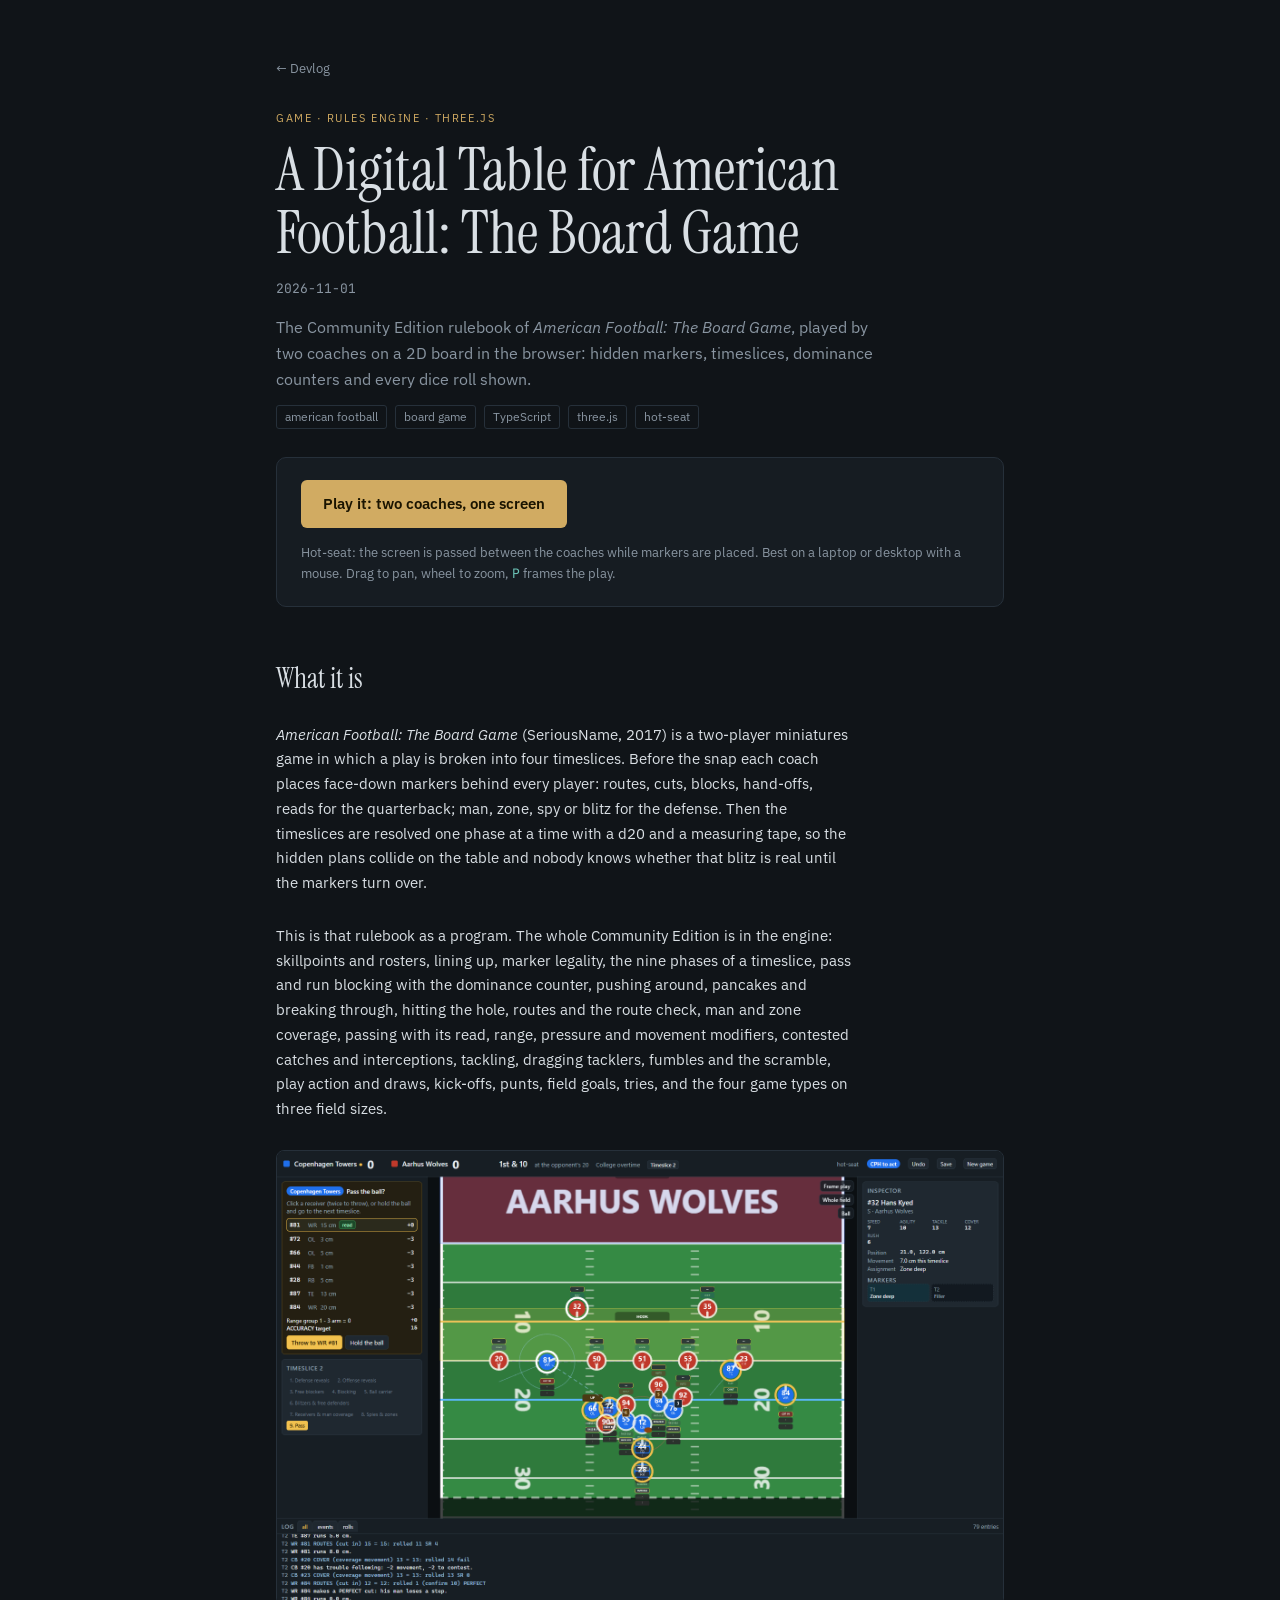
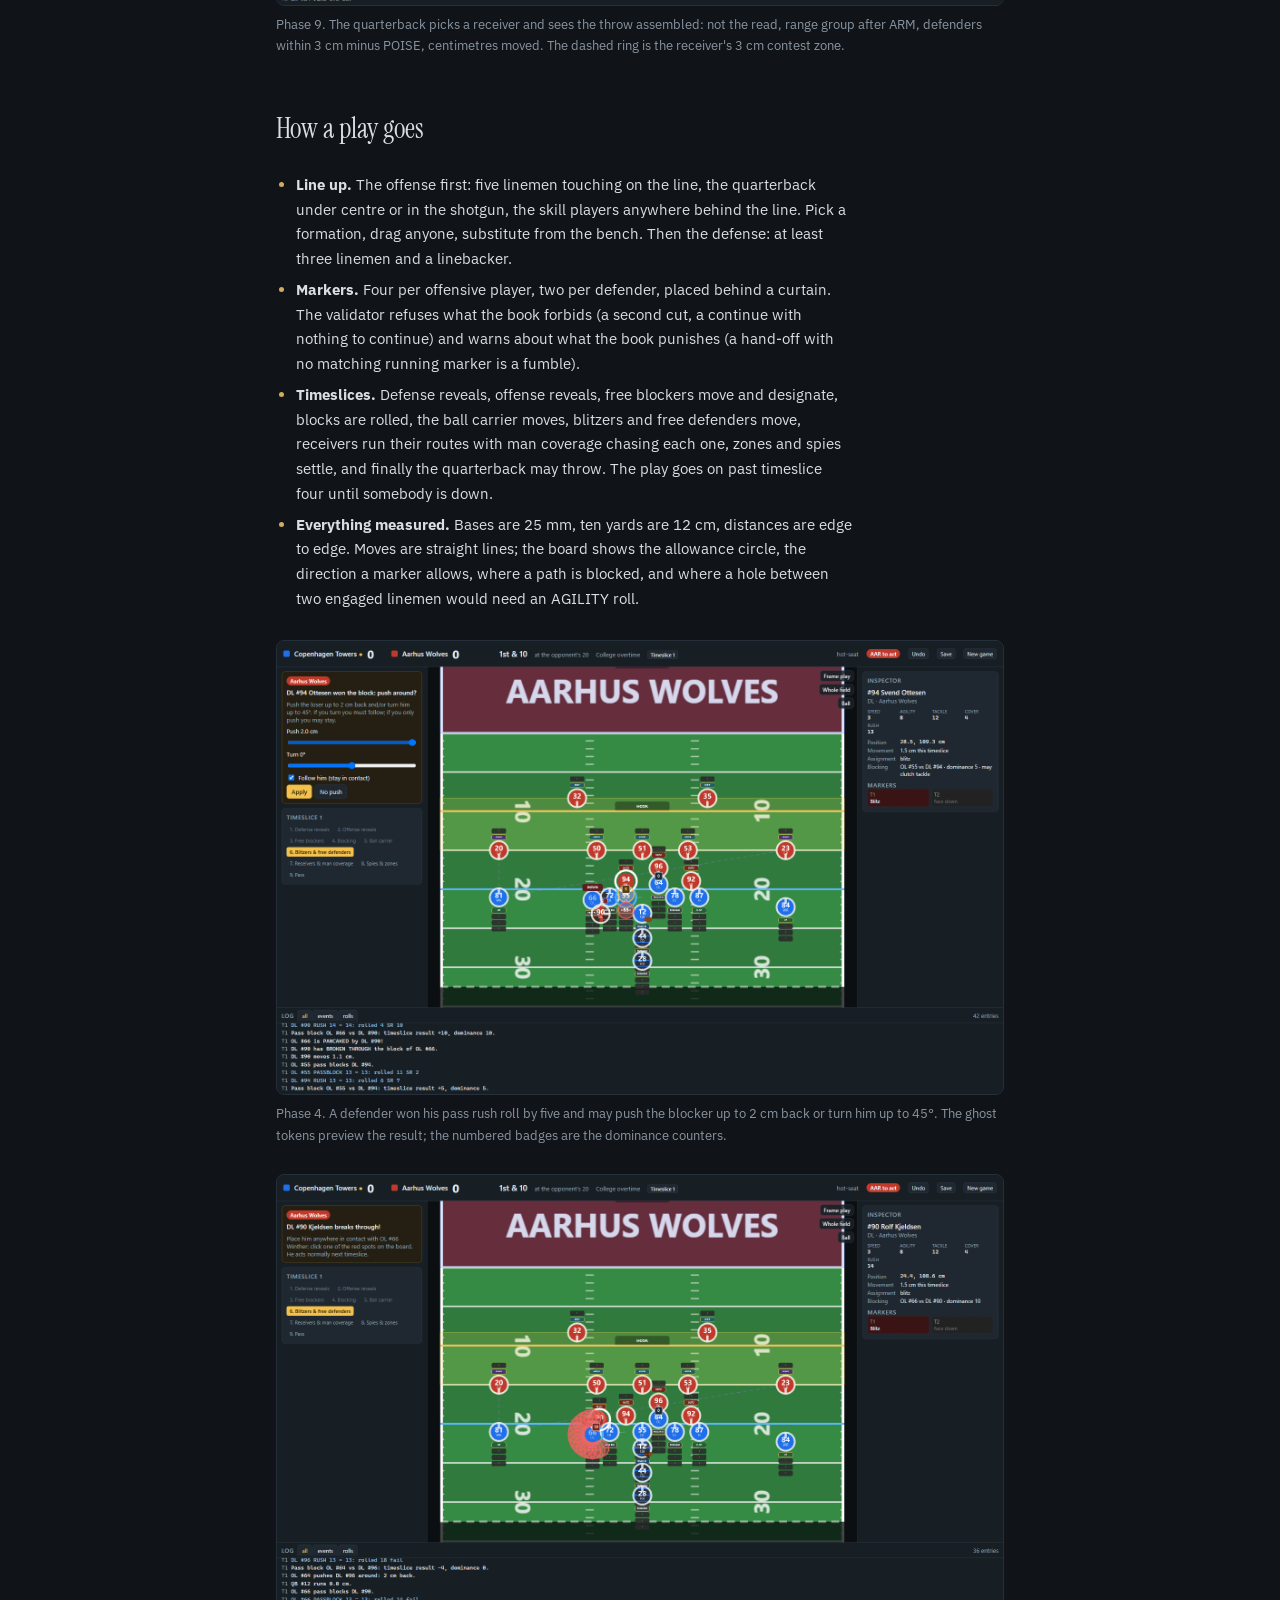
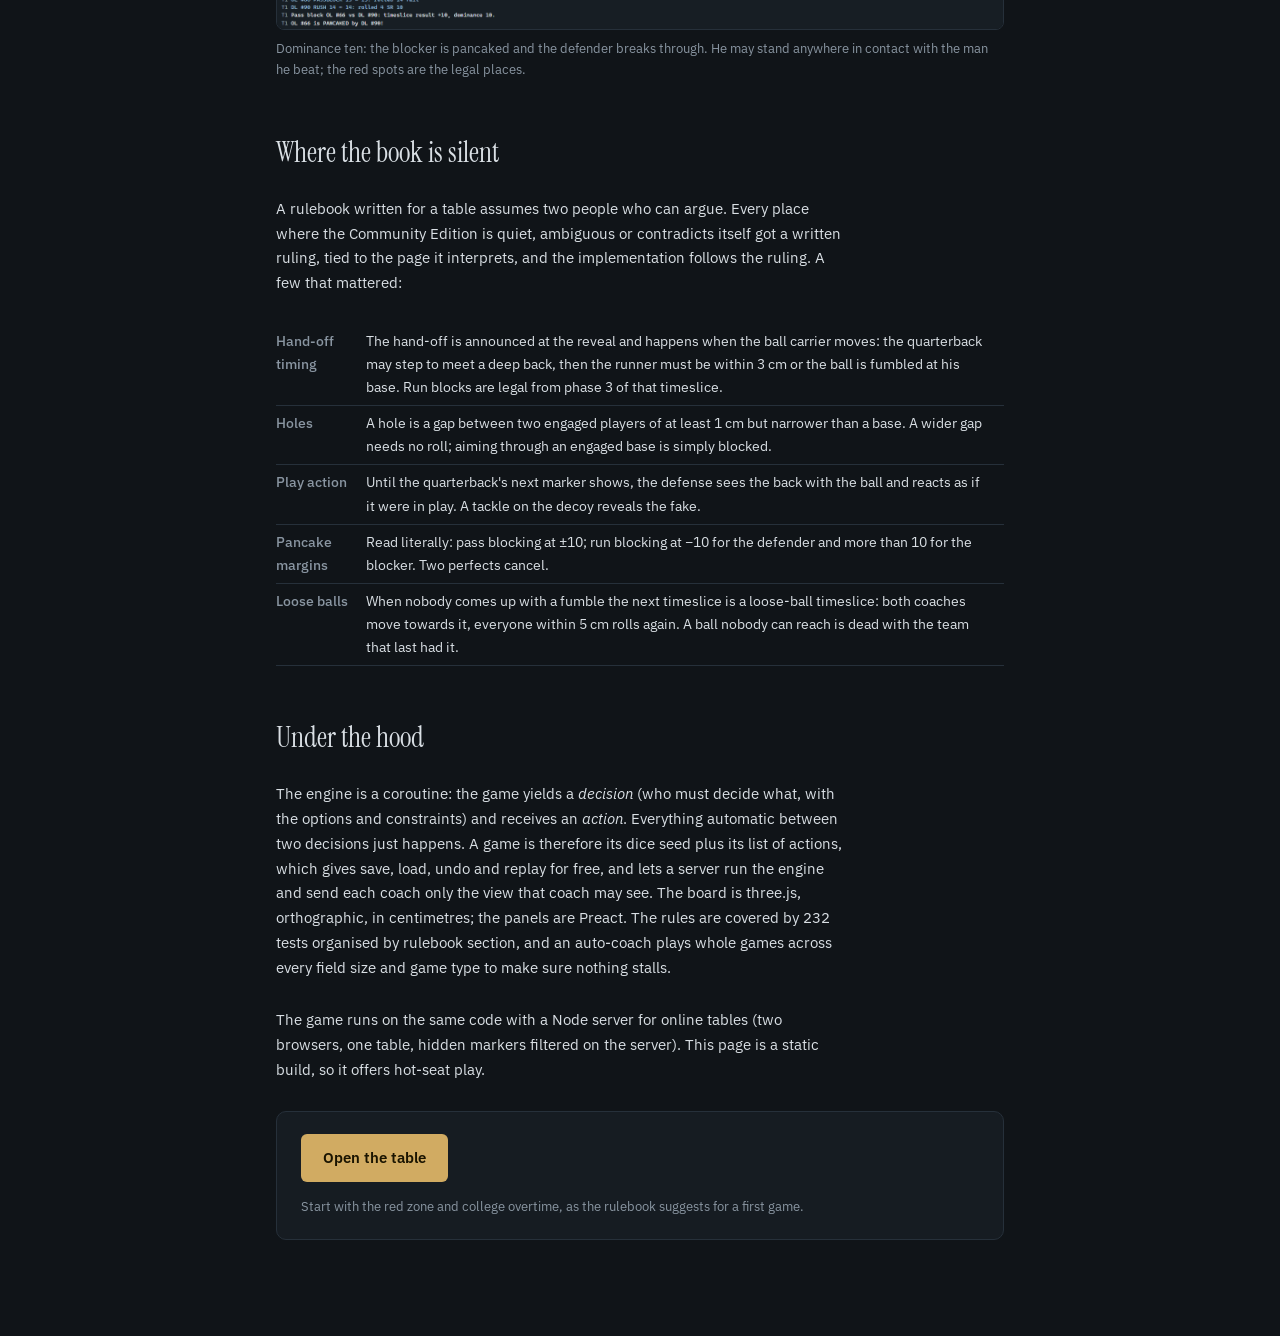
==== afm/index.html @ 664084fc "Publish American Football: The Board Game as a playable digital table A new post, afm/index.html, wi" ====
<!doctype html>
<html lang="en">
<head>
<meta charset="utf-8">
<meta name="viewport" content="width=device-width,initial-scale=1,viewport-fit=cover">
<meta name="description" content="American Football: The Board Game, Community Edition, as a two-coach digital table you can play in the browser.">
<meta name="theme-color" content="#101418">
<title>A Digital Table for American Football: The Board Game</title>
<link rel="preconnect" href="https://fonts.googleapis.com">
<link rel="preconnect" href="https://fonts.gstatic.com" crossorigin>
<link rel="stylesheet" href="https://fonts.googleapis.com/css2?family=Instrument+Serif:ital@0;1&family=IBM+Plex+Sans:wght@400;500;600&family=JetBrains+Mono:wght@400&display=swap">
<style>
/* One narrow column, dark, like the devlog index. The game itself opens in its own page. */
:root {
  color-scheme: dark;
  --bg: #101418;
  --panel: #161c22;
  --rule: #26303a;
  --fg: #d9dfe4;
  --muted: #8995a1;
  --brass: #d1ab62;
  --teal: #6cc4b8;
  --display: "Instrument Serif", "Iowan Old Style", Georgia, serif;
  --body: "IBM Plex Sans", system-ui, -apple-system, "Segoe UI", sans-serif;
  --mono: "JetBrains Mono", ui-monospace, Consolas, monospace;
}
* { box-sizing: border-box; }
body { margin: 0; background: var(--bg); color: var(--fg); font: 15px/1.65 var(--body); }
.wrap {
  max-width: 760px;
  margin: 0 auto;
  padding-block: 56px 96px;
  padding-left: max(16px, env(safe-area-inset-left, 0px));
  padding-right: max(16px, env(safe-area-inset-right, 0px));
  display: grid;
  gap: 28px;
}
nav a { color: var(--muted); text-decoration: none; font-size: 13px; }
nav a:hover { color: var(--brass); }
header { display: grid; gap: 12px; }
.eyebrow { font-size: 11px; letter-spacing: .14em; text-transform: uppercase; color: var(--brass); }
h1 { font: 400 clamp(38px, 7vw, 60px)/1.05 var(--display); margin: 0; text-wrap: balance; }
h2 { font: 400 28px/1.15 var(--display); margin: 28px 0 0; }
header p.lede { margin: 0; color: var(--muted); max-width: 60ch; font-size: 16px; }
time { font: 13px/1.9 var(--mono); color: var(--muted); }
p { margin: 0; max-width: 64ch; }
.play {
  display: grid;
  gap: 14px;
  padding: 22px 24px;
  background: var(--panel);
  border: 1px solid var(--rule);
  border-radius: 10px;
}
.play .btn {
  justify-self: start;
  display: inline-block;
  padding: 12px 22px;
  background: var(--brass);
  color: #1a1400;
  font-weight: 600;
  text-decoration: none;
  border-radius: 6px;
}
.play .btn:hover { background: #e0bd78; }
.play small { color: var(--muted); }
figure { margin: 0; display: grid; gap: 8px; }
figure img { width: 100%; height: auto; border: 1px solid var(--rule); border-radius: 8px; display: block; }
figcaption { font-size: 13px; color: var(--muted); }
ul { margin: 0; padding-left: 20px; display: grid; gap: 6px; max-width: 64ch; }
li::marker { color: var(--brass); }
code { font: 13px var(--mono); color: var(--teal); }
a { color: var(--brass); }
.tags { display: flex; flex-wrap: wrap; gap: 8px; font-size: 12px; color: var(--muted); }
.tags span { border: 1px solid var(--rule); border-radius: 3px; padding: 1px 8px; }
table { border-collapse: collapse; font-size: 14px; }
td, th { text-align: left; padding: 6px 14px 6px 0; border-bottom: 1px solid var(--rule); vertical-align: top; }
th { color: var(--muted); font-weight: 500; }
</style>
</head>
<body>
<div class="wrap">
  <nav><a href="../">← Devlog</a></nav>
  <header>
    <div class="eyebrow">game · rules engine · three.js</div>
    <h1>A Digital Table for American Football: The Board Game</h1>
    <time datetime="2026-11-01">2026-11-01</time>
    <p class="lede">The Community Edition rulebook of <em>American Football: The Board Game</em>, played by two coaches on a 2D board in the browser: hidden markers, timeslices, dominance counters and every dice roll shown.</p>
    <div class="tags"><span>american football</span><span>board game</span><span>TypeScript</span><span>three.js</span><span>hot-seat</span></div>
  </header>

  <div class="play">
    <a class="btn" href="play/">Play it: two coaches, one screen</a>
    <small>Hot-seat: the screen is passed between the coaches while markers are placed. Best on a laptop or desktop with a mouse. Drag to pan, wheel to zoom, <code>P</code> frames the play.</small>
  </div>

  <h2>What it is</h2>
  <p><em>American Football: The Board Game</em> (SeriousName, 2017) is a two-player miniatures game in which a play is broken into four timeslices. Before the snap each coach places face-down markers behind every player: routes, cuts, blocks, hand-offs, reads for the quarterback; man, zone, spy or blitz for the defense. Then the timeslices are resolved one phase at a time with a d20 and a measuring tape, so the hidden plans collide on the table and nobody knows whether that blitz is real until the markers turn over.</p>
  <p>This is that rulebook as a program. The whole Community Edition is in the engine: skillpoints and rosters, lining up, marker legality, the nine phases of a timeslice, pass and run blocking with the dominance counter, pushing around, pancakes and breaking through, hitting the hole, routes and the route check, man and zone coverage, passing with its read, range, pressure and movement modifiers, contested catches and interceptions, tackling, dragging tacklers, fumbles and the scramble, play action and draws, kick-offs, punts, field goals, tries, and the four game types on three field sizes.</p>

  <figure>
    <img src="pass.png" alt="The board at the pass decision: a dashed pass line from the quarterback to the read receiver, a 3 cm contest ring around him, the accuracy modifiers listed in the panel.">
    <figcaption>Phase 9. The quarterback picks a receiver and sees the throw assembled: not the read, range group after ARM, defenders within 3 cm minus POISE, centimetres moved. The dashed ring is the receiver's 3 cm contest zone.</figcaption>
  </figure>

  <h2>How a play goes</h2>
  <ul>
    <li><strong>Line up.</strong> The offense first: five linemen touching on the line, the quarterback under centre or in the shotgun, the skill players anywhere behind the line. Pick a formation, drag anyone, substitute from the bench. Then the defense: at least three linemen and a linebacker.</li>
    <li><strong>Markers.</strong> Four per offensive player, two per defender, placed behind a curtain. The validator refuses what the book forbids (a second cut, a continue with nothing to continue) and warns about what the book punishes (a hand-off with no matching running marker is a fumble).</li>
    <li><strong>Timeslices.</strong> Defense reveals, offense reveals, free blockers move and designate, blocks are rolled, the ball carrier moves, blitzers and free defenders move, receivers run their routes with man coverage chasing each one, zones and spies settle, and finally the quarterback may throw. The play goes on past timeslice four until somebody is down.</li>
    <li><strong>Everything measured.</strong> Bases are 25 mm, ten yards are 12 cm, distances are edge to edge. Moves are straight lines; the board shows the allowance circle, the direction a marker allows, where a path is blocked, and where a hole between two engaged linemen would need an AGILITY roll.</li>
  </ul>

  <figure>
    <img src="push.png" alt="The push-around decision after a won block: sliders for push distance and turn angle, ghost tokens previewing the result, dominance badges between the engaged players.">
    <figcaption>Phase 4. A defender won his pass rush roll by five and may push the blocker up to 2 cm back or turn him up to 45°. The ghost tokens preview the result; the numbered badges are the dominance counters.</figcaption>
  </figure>

  <figure>
    <img src="breakthrough.png" alt="A defender who pancaked his blocker chooses where to stand in contact with him from a ring of red candidate spots.">
    <figcaption>Dominance ten: the blocker is pancaked and the defender breaks through. He may stand anywhere in contact with the man he beat; the red spots are the legal places.</figcaption>
  </figure>

  <h2>Where the book is silent</h2>
  <p>A rulebook written for a table assumes two people who can argue. Every place where the Community Edition is quiet, ambiguous or contradicts itself got a written ruling, tied to the page it interprets, and the implementation follows the ruling. A few that mattered:</p>
  <table>
    <tr><th>Hand-off timing</th><td>The hand-off is announced at the reveal and happens when the ball carrier moves: the quarterback may step to meet a deep back, then the runner must be within 3 cm or the ball is fumbled at his base. Run blocks are legal from phase 3 of that timeslice.</td></tr>
    <tr><th>Holes</th><td>A hole is a gap between two engaged players of at least 1 cm but narrower than a base. A wider gap needs no roll; aiming through an engaged base is simply blocked.</td></tr>
    <tr><th>Play action</th><td>Until the quarterback's next marker shows, the defense sees the back with the ball and reacts as if it were in play. A tackle on the decoy reveals the fake.</td></tr>
    <tr><th>Pancake margins</th><td>Read literally: pass blocking at ±10; run blocking at −10 for the defender and more than 10 for the blocker. Two perfects cancel.</td></tr>
    <tr><th>Loose balls</th><td>When nobody comes up with a fumble the next timeslice is a loose-ball timeslice: both coaches move towards it, everyone within 5 cm rolls again. A ball nobody can reach is dead with the team that last had it.</td></tr>
  </table>

  <h2>Under the hood</h2>
  <p>The engine is a coroutine: the game yields a <em>decision</em> (who must decide what, with the options and constraints) and receives an <em>action</em>. Everything automatic between two decisions just happens. A game is therefore its dice seed plus its list of actions, which gives save, load, undo and replay for free, and lets a server run the engine and send each coach only the view that coach may see. The board is three.js, orthographic, in centimetres; the panels are Preact. The rules are covered by 232 tests organised by rulebook section, and an auto-coach plays whole games across every field size and game type to make sure nothing stalls.</p>
  <p>The game runs on the same code with a Node server for online tables (two browsers, one table, hidden markers filtered on the server). This page is a static build, so it offers hot-seat play.</p>

  <div class="play">
    <a class="btn" href="play/">Open the table</a>
    <small>Start with the red zone and college overtime, as the rulebook suggests for a first game.</small>
  </div>
</div>
</body>
</html>
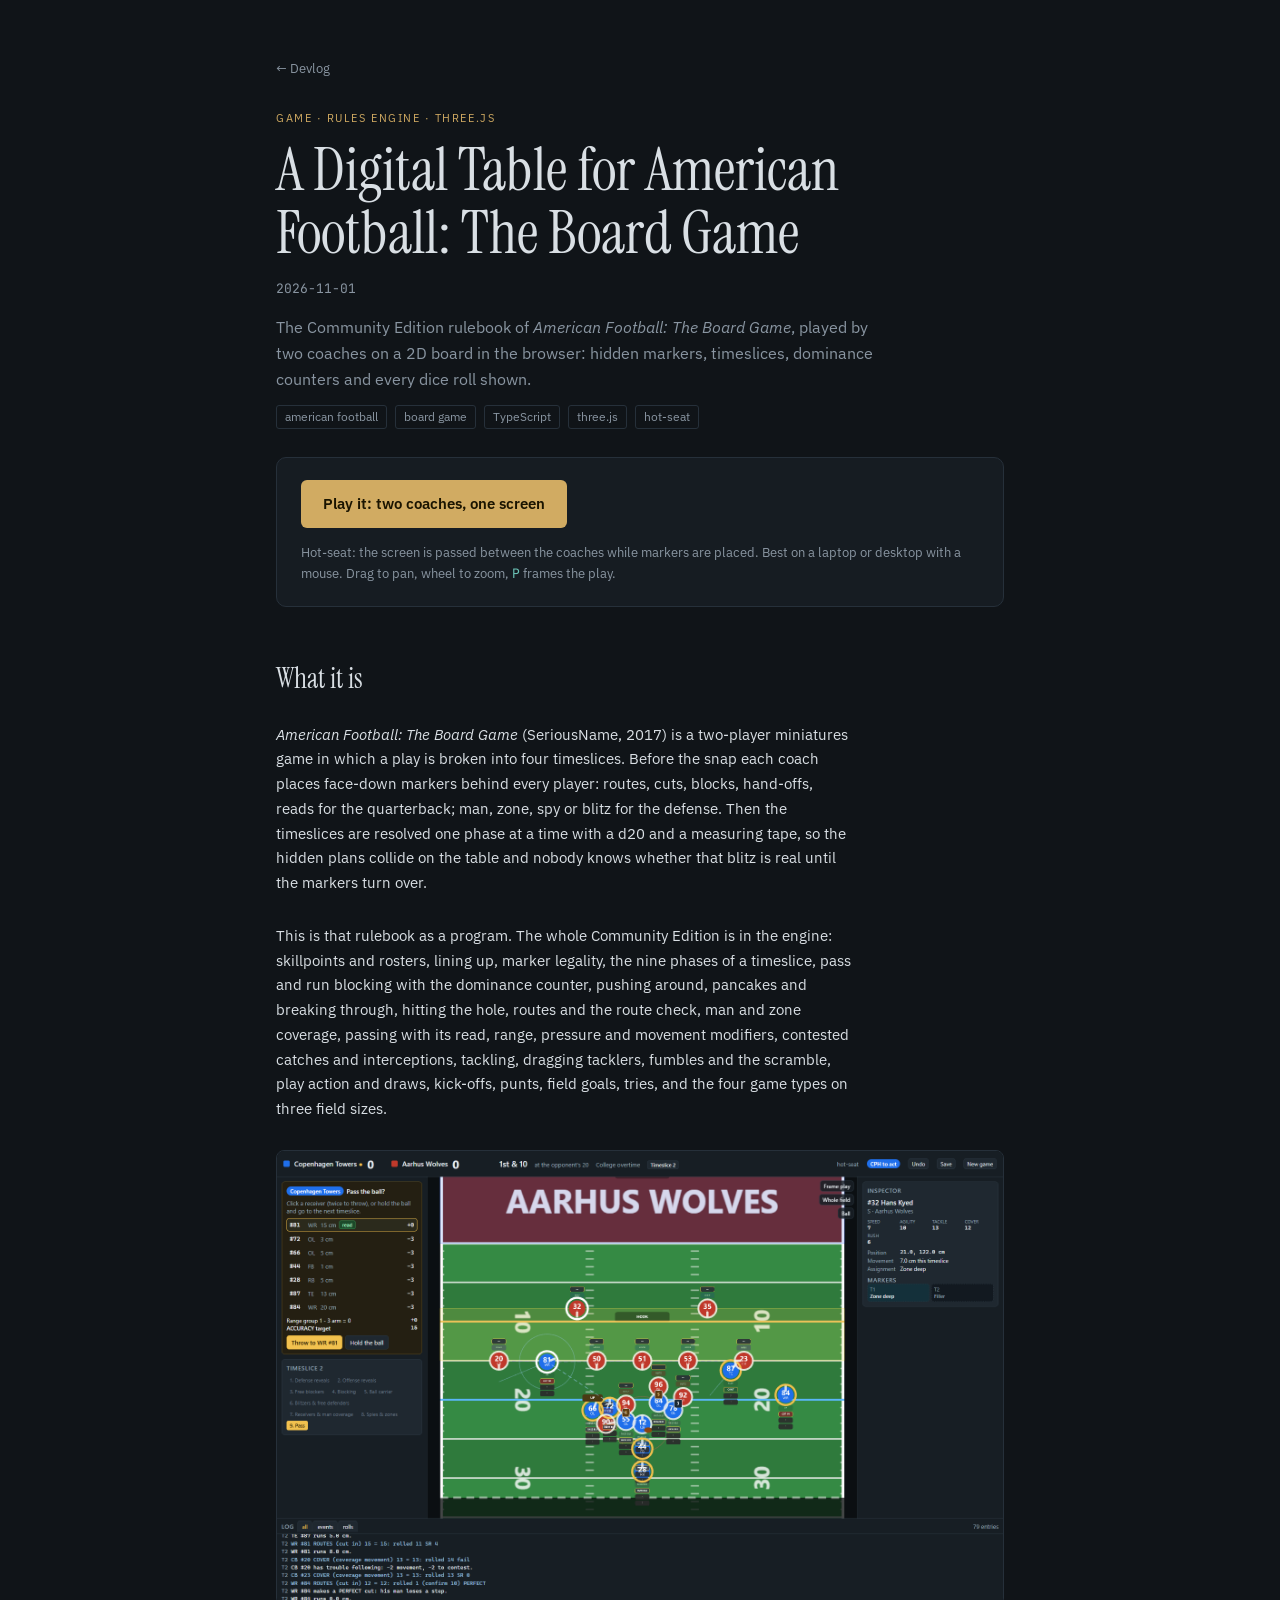
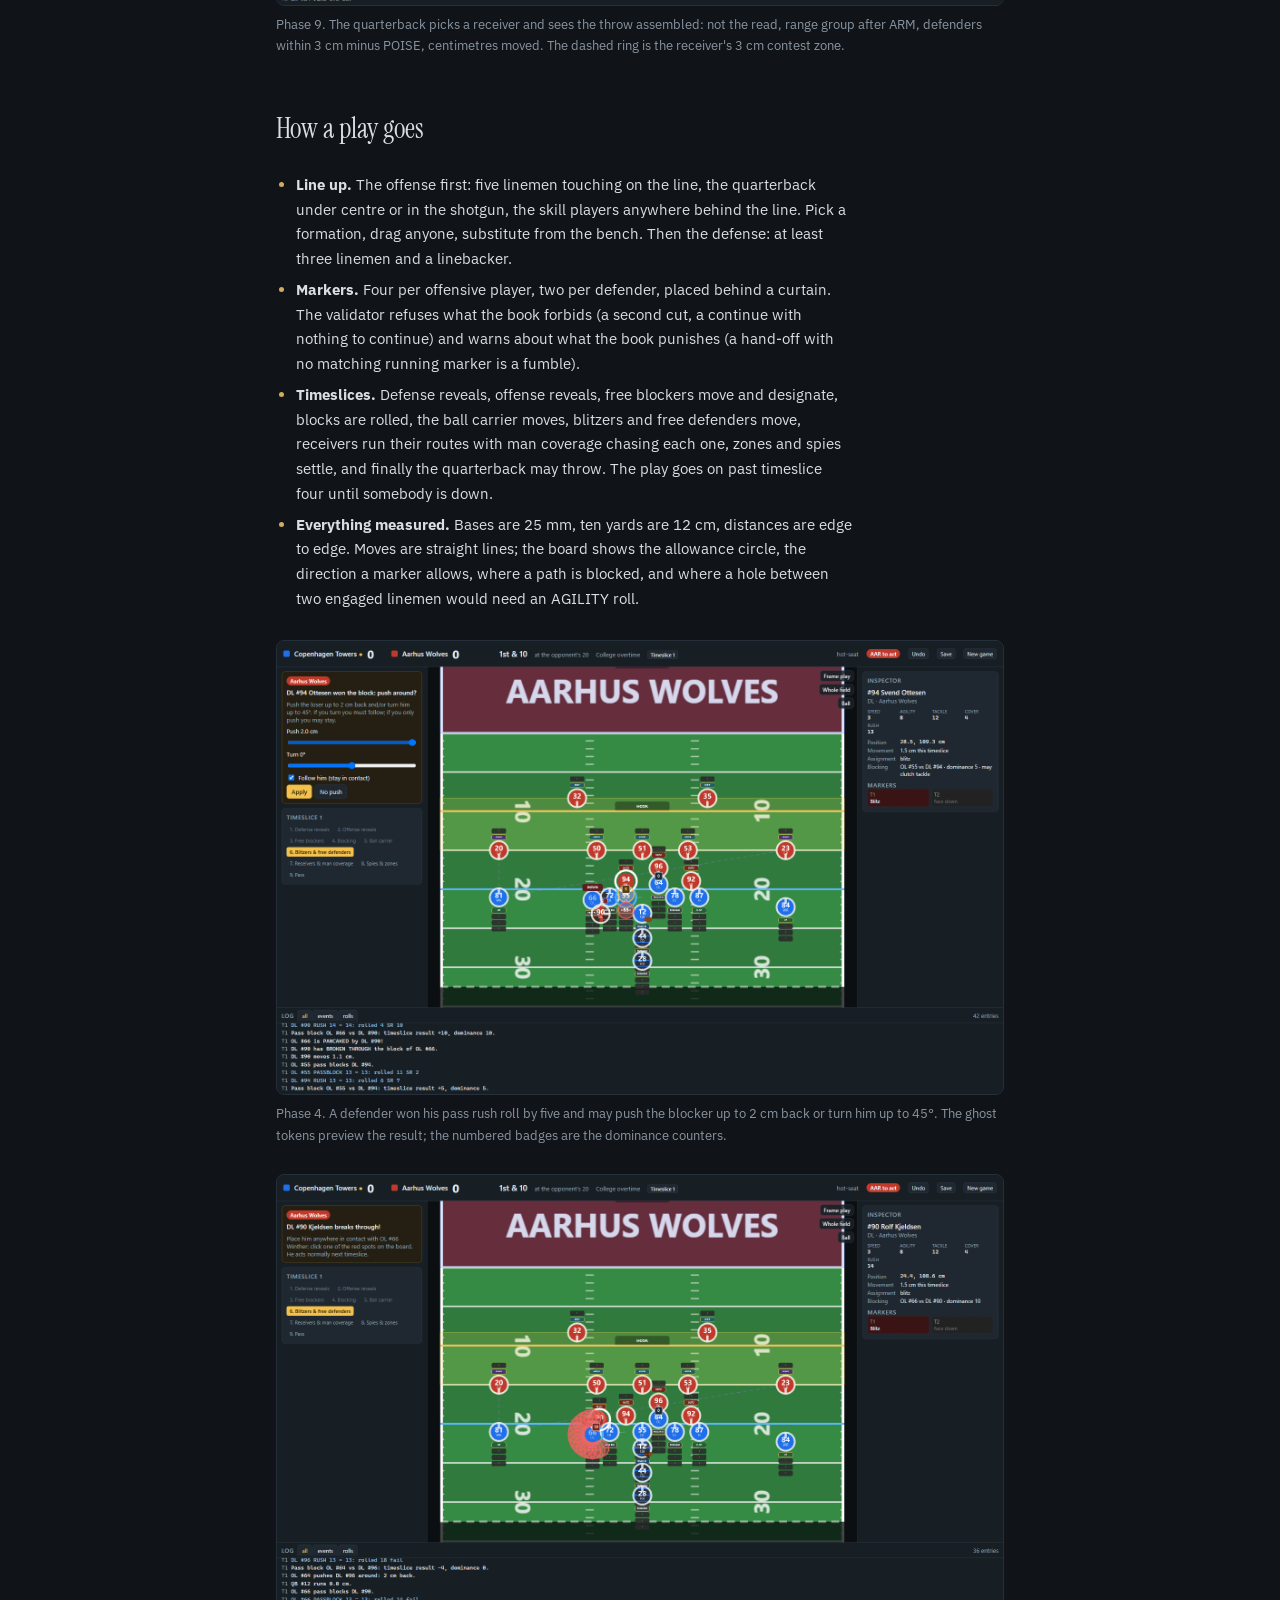
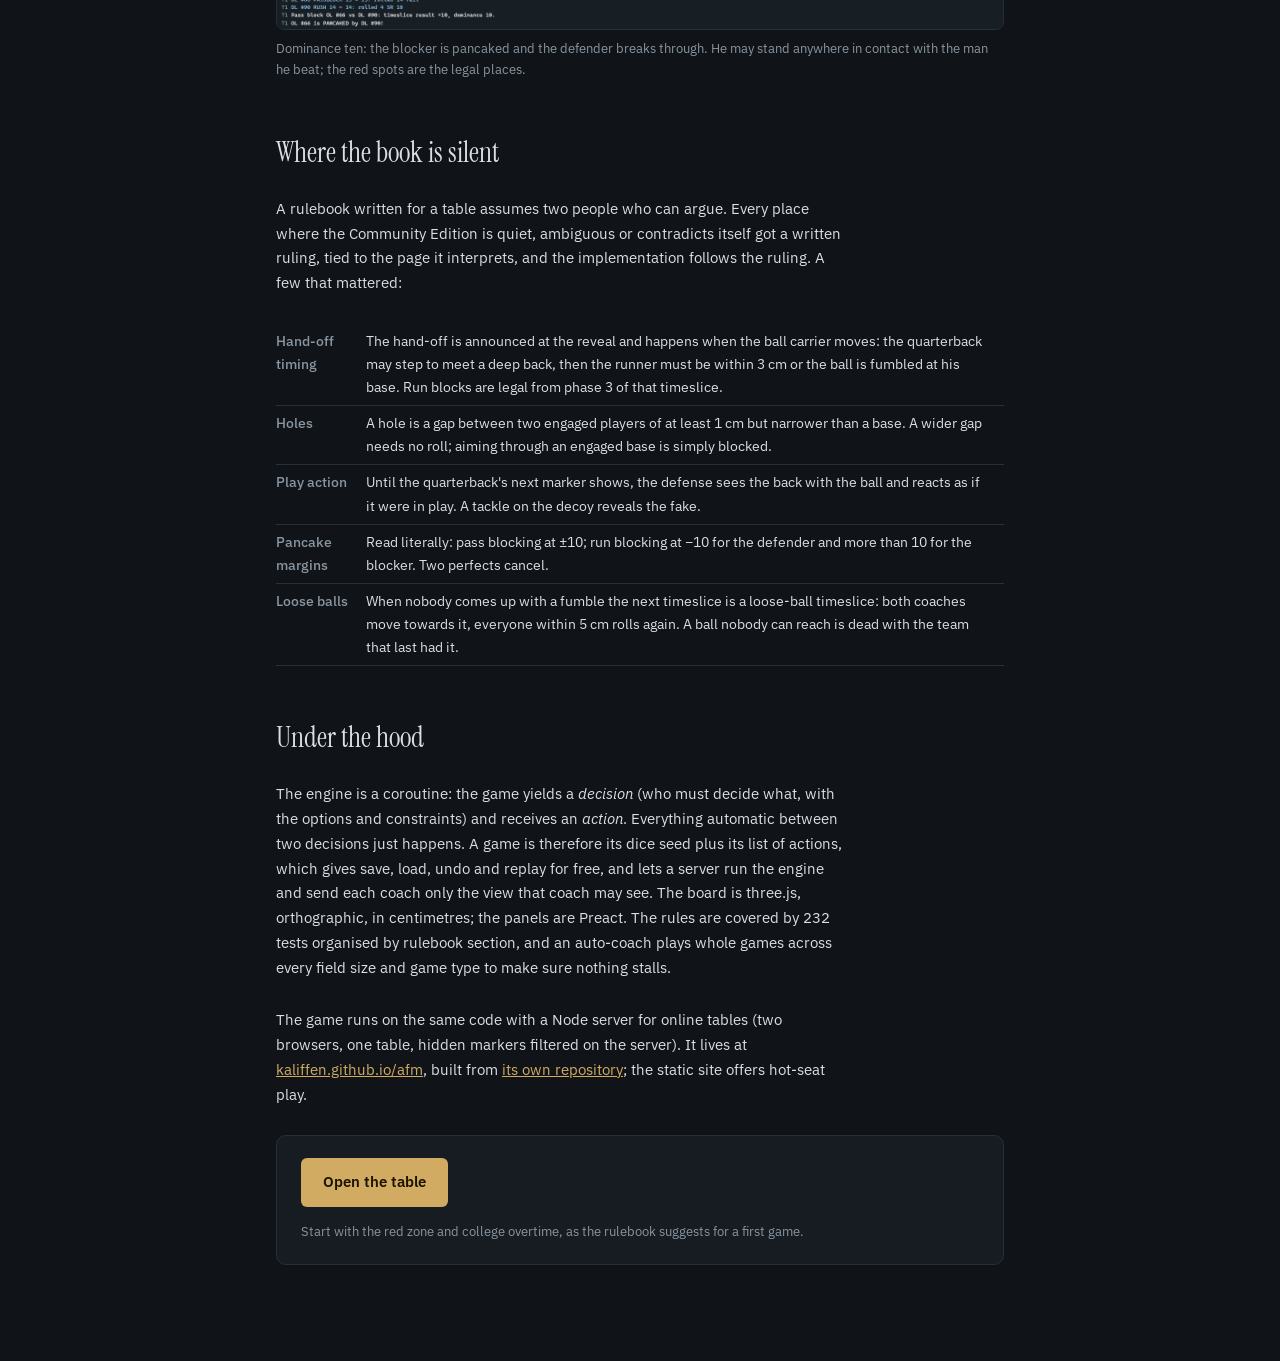
==== commit 9c9b9bb0: "Move the digital table to kaliffen.github.io/afm The game is now built and served from its own repos" ====
--- a/afm/index.html
+++ b/afm/index.html
@@ -90,7 +90,7 @@
   </header>
 
   <div class="play">
-    <a class="btn" href="play/">Play it: two coaches, one screen</a>
+    <a class="btn" href="https://kaliffen.github.io/afm/">Play it: two coaches, one screen</a>
     <small>Hot-seat: the screen is passed between the coaches while markers are placed. Best on a laptop or desktop with a mouse. Drag to pan, wheel to zoom, <code>P</code> frames the play.</small>
   </div>
 
@@ -133,10 +133,10 @@
 
   <h2>Under the hood</h2>
   <p>The engine is a coroutine: the game yields a <em>decision</em> (who must decide what, with the options and constraints) and receives an <em>action</em>. Everything automatic between two decisions just happens. A game is therefore its dice seed plus its list of actions, which gives save, load, undo and replay for free, and lets a server run the engine and send each coach only the view that coach may see. The board is three.js, orthographic, in centimetres; the panels are Preact. The rules are covered by 232 tests organised by rulebook section, and an auto-coach plays whole games across every field size and game type to make sure nothing stalls.</p>
-  <p>The game runs on the same code with a Node server for online tables (two browsers, one table, hidden markers filtered on the server). This page is a static build, so it offers hot-seat play.</p>
+  <p>The game runs on the same code with a Node server for online tables (two browsers, one table, hidden markers filtered on the server). It lives at <a href="https://kaliffen.github.io/afm/">kaliffen.github.io/afm</a>, built from <a href="https://github.com/Kaliffen/afm">its own repository</a>; the static site offers hot-seat play.</p>
 
   <div class="play">
-    <a class="btn" href="play/">Open the table</a>
+    <a class="btn" href="https://kaliffen.github.io/afm/">Open the table</a>
     <small>Start with the red zone and college overtime, as the rulebook suggests for a first game.</small>
   </div>
 </div>
